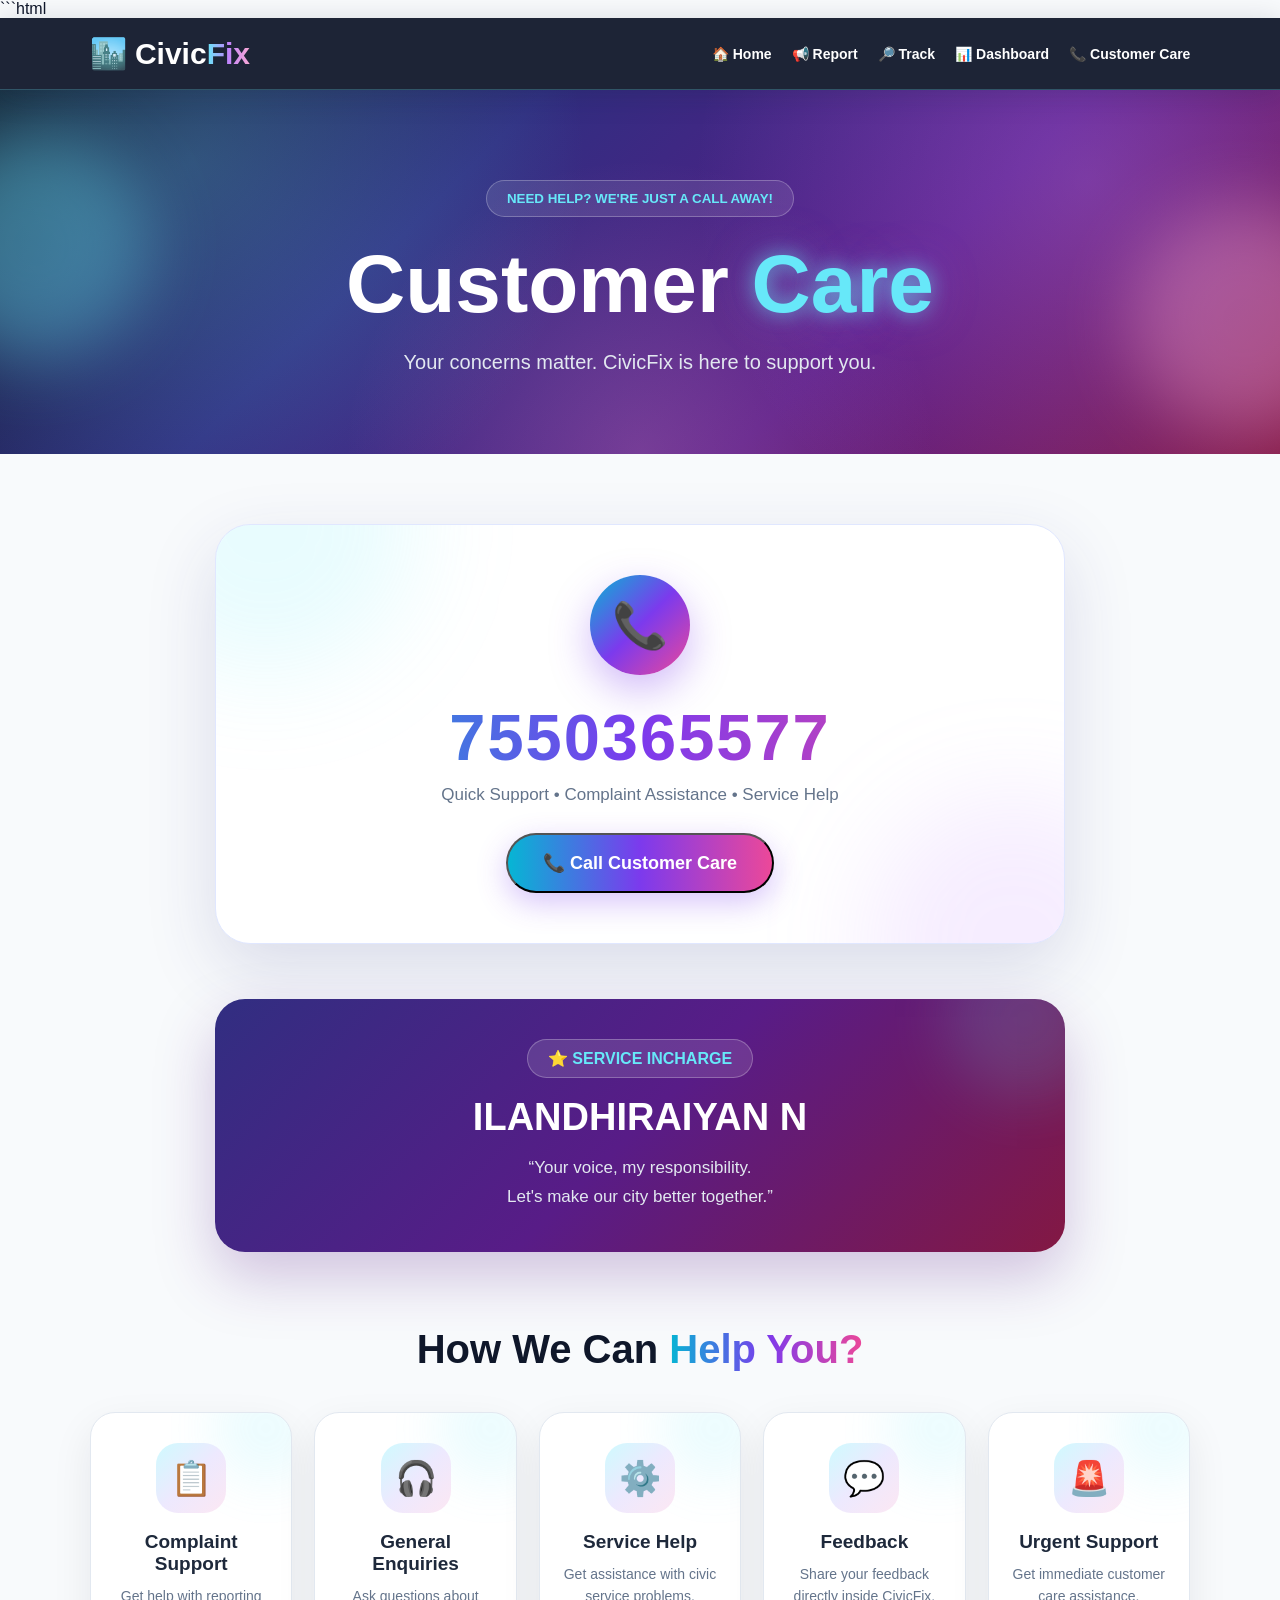
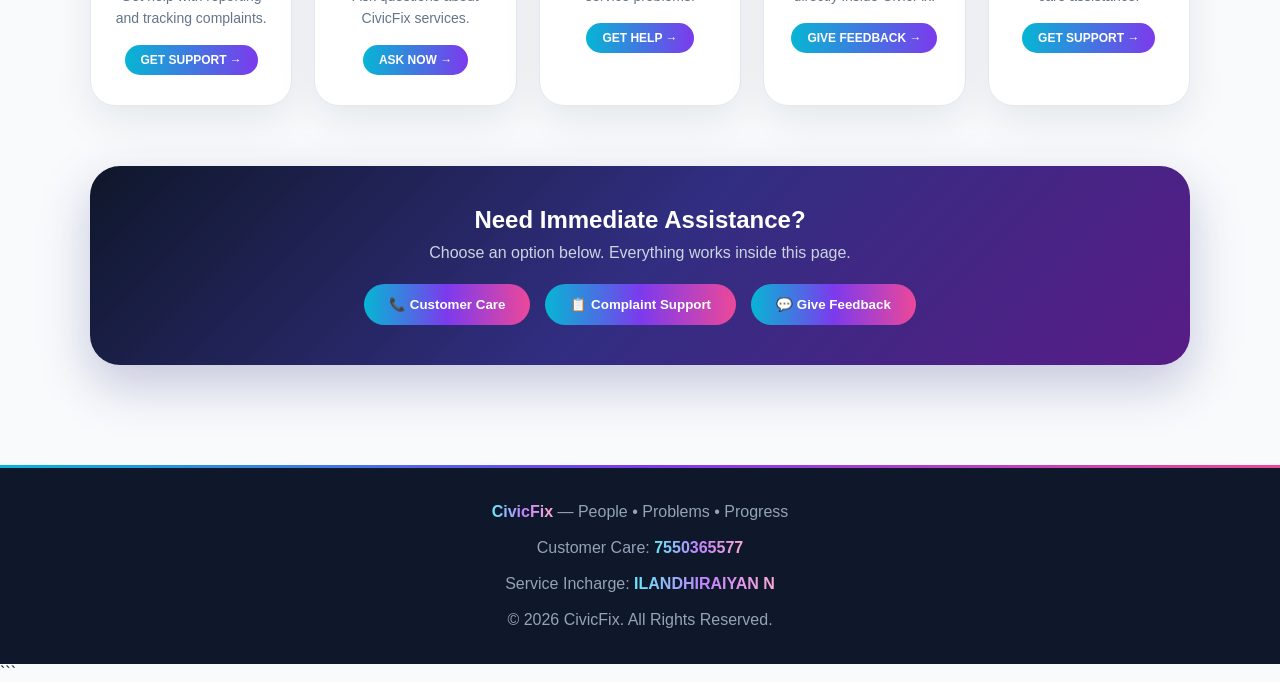
==== customer-care.html @ d6ebbc4c "Add fully enabled Customer Care page" ====
```html
<!DOCTYPE html>
<html lang="en">

<head>

<meta charset="UTF-8">

<meta
    name="viewport"
    content="width=device-width, initial-scale=1.0"
>

<title>CivicFix | Customer Care</title>

<style>

/* =========================
   RESET
========================= */

*{
    margin:0;
    padding:0;
    box-sizing:border-box;
}

html{
    scroll-behavior:smooth;
}

body{
    font-family:Arial, sans-serif;
    min-height:100vh;
    color:#0f172a;
    overflow-x:hidden;
    background:#f8fafc;
}


/* =========================
   HEADER
========================= */

header{

    position:sticky;
    top:0;
    z-index:1000;

    padding:18px 7%;

    display:flex;
    justify-content:space-between;
    align-items:center;

    background:rgba(15,23,42,.94);

    backdrop-filter:blur(18px);

    border-bottom:
        1px solid rgba(103,232,249,.25);

    box-shadow:
        0 5px 30px rgba(15,23,42,.18);
}

.logo{

    font-size:30px;
    font-weight:900;
    color:white;
}

.logo span{

    background:
        linear-gradient(
            90deg,
            #67e8f9,
            #c084fc,
            #f9a8d4
        );

    -webkit-background-clip:text;
    -webkit-text-fill-color:transparent;
}

nav{

    display:flex;
    gap:20px;
    align-items:center;
    justify-content:center;
    flex-wrap:wrap;
}

nav button{

    border:none;
    background:none;

    color:white;

    font-size:14px;
    font-weight:bold;

    cursor:pointer;

    transition:.3s;
}

nav button:hover{

    color:#67e8f9;

    transform:translateY(-2px);
}


/* =========================
   HERO
========================= */

.hero{

    position:relative;

    overflow:hidden;

    text-align:center;

    padding:90px 20px 80px;

    color:white;

    background:

        radial-gradient(
            circle at 15% 20%,
            rgba(103,232,249,.25),
            transparent 35%
        ),

        radial-gradient(
            circle at 85% 25%,
            rgba(192,132,252,.30),
            transparent 35%
        ),

        radial-gradient(
            circle at 50% 100%,
            rgba(249,168,212,.22),
            transparent 40%
        ),

        linear-gradient(
            135deg,
            #0f172a,
            #312e81,
            #581c87,
            #831843
        );
}

.hero::before,
.hero::after{

    content:"";

    position:absolute;

    width:230px;
    height:230px;

    border-radius:50%;

    filter:blur(35px);

    opacity:.35;

    animation:
        floating 6s infinite alternate ease-in-out;
}

.hero::before{

    background:#67e8f9;

    left:-80px;
    top:40px;
}

.hero::after{

    background:#f9a8d4;

    right:-80px;
    bottom:20px;

    animation-delay:2s;
}

@keyframes floating{

    from{
        transform:
            translateY(0)
            rotate(0deg);
    }

    to{
        transform:
            translateY(55px)
            rotate(20deg);
    }
}

.hero-content{

    position:relative;

    z-index:2;
}

.hero small{

    display:inline-block;

    padding:10px 20px;

    border-radius:30px;

    color:#67e8f9;

    background:
        rgba(255,255,255,.10);

    border:
        1px solid rgba(255,255,255,.25);

    font-weight:bold;

    animation:
        glow 2s infinite alternate;
}

@keyframes glow{

    from{
        box-shadow:
            0 0 0 rgba(103,232,249,0);
    }

    to{
        box-shadow:
            0 0 25px rgba(103,232,249,.25);
    }
}

.hero h1{

    font-size:
        clamp(48px,8vw,82px);

    margin:20px 0;

    font-weight:900;

    animation:
        fadeUp 1s ease;
}

.hero h1 span{

    color:#67e8f9;

    text-shadow:
        0 0 20px rgba(103,232,249,.7),
        0 0 50px rgba(192,132,252,.35);
}

.hero p{

    font-size:20px;

    color:#e2e8f0;

    animation:
        fadeUp 1.3s ease;
}


/* =========================
   MAIN
========================= */

.main{

    width:min(1100px,92%);

    margin:auto;

    padding:70px 0;
}


/* =========================
   CONTACT CARD
========================= */

.contact-card{

    position:relative;

    max-width:850px;

    margin:
        0 auto 55px;

    padding:50px 30px;

    text-align:center;

    border-radius:35px;

    background:white;

    border:
        1px solid #e0e7ff;

    box-shadow:
        0 25px 70px rgba(49,46,129,.15);

    overflow:hidden;

    animation:
        cardFloat 4s infinite ease-in-out;
}

.contact-card::before{

    content:"";

    position:absolute;

    width:300px;
    height:300px;

    border-radius:50%;

    background:
        rgba(103,232,249,.15);

    filter:blur(50px);

    top:-150px;
    left:-100px;
}

.contact-card::after{

    content:"";

    position:absolute;

    width:300px;
    height:300px;

    border-radius:50%;

    background:
        rgba(192,132,252,.15);

    filter:blur(50px);

    right:-100px;
    bottom:-150px;
}

@keyframes cardFloat{

    0%,100%{
        transform:translateY(0);
    }

    50%{
        transform:translateY(-8px);
    }
}

.phone-icon{

    position:relative;
    z-index:2;

    width:100px;
    height:100px;

    margin:auto;

    display:flex;

    align-items:center;
    justify-content:center;

    border-radius:50%;

    font-size:45px;

    background:
        linear-gradient(
            135deg,
            #06b6d4,
            #7c3aed,
            #ec4899
        );

    box-shadow:
        0 15px 40px rgba(124,58,237,.35);

    animation:
        phonePulse 2s infinite;
}

@keyframes phonePulse{

    0%,100%{
        transform:scale(1);
    }

    50%{
        transform:scale(1.08);
    }
}

.phone-number{

    position:relative;
    z-index:2;

    margin:25px 0 10px;

    font-size:
        clamp(35px,7vw,65px);

    font-weight:900;

    background:
        linear-gradient(
            90deg,
            #06b6d4,
            #7c3aed,
            #ec4899
        );

    -webkit-background-clip:text;
    -webkit-text-fill-color:transparent;

    letter-spacing:2px;
}

.contact-text{

    position:relative;
    z-index:2;

    color:#64748b;

    font-size:17px;

    margin-bottom:28px;
}

.call-btn{

    position:relative;
    z-index:2;

    display:inline-block;

    padding:17px 35px;

    border-radius:50px;

    background:
        linear-gradient(
            90deg,
            #06b6d4,
            #7c3aed,
            #ec4899
        );

    color:white;

    text-decoration:none;

    font-weight:bold;

    font-size:18px;

    box-shadow:
        0 10px 30px rgba(124,58,237,.3);

    transition:.35s;
}

.call-btn:hover{

    transform:
        translateY(-5px)
        scale(1.05);

    box-shadow:
        0 18px 40px rgba(124,58,237,.4);
}


/* =========================
   SERVICE INCHARGE
========================= */

.incharge{

    position:relative;

    max-width:850px;

    margin:
        0 auto 75px;

    padding:40px 25px;

    text-align:center;

    border-radius:30px;

    color:white;

    background:
        linear-gradient(
            135deg,
            #312e81,
            #581c87,
            #831843
        );

    box-shadow:
        0 25px 60px rgba(88,28,135,.25);

    overflow:hidden;
}

.incharge::before{

    content:"";

    position:absolute;

    width:160px;
    height:160px;

    border-radius:50%;

    background:#67e8f9;

    opacity:.15;

    filter:blur(30px);

    top:-60px;
    right:-40px;

    animation:
        rotateBlob 6s linear infinite;
}

@keyframes rotateBlob{

    to{
        transform:
            rotate(360deg)
            translateX(30px);
    }
}

.badge{

    display:inline-block;

    padding:9px 20px;

    border-radius:30px;

    background:
        rgba(255,255,255,.12);

    border:
        1px solid rgba(255,255,255,.25);

    color:#67e8f9;

    font-weight:bold;

    margin-bottom:18px;
}

.incharge h2{

    position:relative;

    font-size:38px;

    margin-bottom:15px;
}

.quote{

    position:relative;

    color:#e2e8f0;

    font-size:17px;

    line-height:1.7;
}


/* =========================
   HELP SECTION
========================= */

.support{

    text-align:center;
}

.support h2{

    font-size:40px;

    margin-bottom:40px;

    color:#0f172a;
}

.support h2 span{

    background:
        linear-gradient(
            90deg,
            #06b6d4,
            #7c3aed,
            #ec4899
        );

    -webkit-background-clip:text;
    -webkit-text-fill-color:transparent;
}

.grid{

    display:grid;

    grid-template-columns:
        repeat(
            auto-fit,
            minmax(200px,1fr)
        );

    gap:22px;
}


/* =========================
   HELP CARDS
========================= */

.box{

    position:relative;

    padding:30px 20px;

    background:white;

    border-radius:25px;

    border:
        1px solid #e2e8f0;

    box-shadow:
        0 15px 40px rgba(15,23,42,.08);

    transition:.4s;

    cursor:pointer;

    overflow:hidden;
}

.box::before{

    content:"";

    position:absolute;

    width:110px;
    height:110px;

    border-radius:50%;

    background:#67e8f9;

    opacity:.12;

    filter:blur(25px);

    top:-40px;
    right:-30px;

    transition:.5s;
}

.box:hover::before{

    transform:scale(2.2);
}

.box:hover{

    transform:
        translateY(-12px)
        scale(1.02);

    border-color:#c084fc;

    box-shadow:
        0 25px 55px rgba(124,58,237,.18);
}

.box .icon{

    position:relative;

    z-index:2;

    width:70px;
    height:70px;

    margin:
        0 auto 18px;

    display:flex;

    align-items:center;
    justify-content:center;

    border-radius:22px;

    font-size:34px;

    background:
        linear-gradient(
            135deg,
            #cffafe,
            #ede9fe,
            #fce7f3
        );

    transition:.4s;
}

.box:hover .icon{

    transform:
        rotate(8deg)
        scale(1.1);
}

.box h3{

    position:relative;
    z-index:2;

    margin-bottom:10px;

    color:#1e293b;

    font-size:19px;
}

.box p{

    position:relative;
    z-index:2;

    color:#64748b;

    font-size:14px;

    line-height:1.6;

    margin-bottom:15px;
}

.action{

    position:relative;
    z-index:2;

    display:inline-block;

    padding:8px 16px;

    border-radius:20px;

    background:
        linear-gradient(
            90deg,
            #06b6d4,
            #7c3aed
        );

    color:white;

    font-size:12px;

    font-weight:bold;
}


/* =========================
   QUICK CONTACT
========================= */

.quick-contact{

    margin-top:60px;

    padding:40px 20px;

    border-radius:30px;

    text-align:center;

    color:white;

    background:
        linear-gradient(
            135deg,
            #0f172a,
            #312e81,
            #581c87
        );

    box-shadow:
        0 20px 50px rgba(49,46,129,.25);
}

.quick-contact h2{

    margin-bottom:10px;
}

.quick-contact p{

    color:#cbd5e1;

    margin-bottom:22px;
}

.quick-buttons{

    display:flex;

    justify-content:center;

    gap:15px;

    flex-wrap:wrap;
}

.quick-buttons button{

    border:none;

    padding:13px 25px;

    border-radius:30px;

    color:white;

    font-weight:bold;

    cursor:pointer;

    background:
        linear-gradient(
            90deg,
            #06b6d4,
            #7c3aed,
            #ec4899
        );

    transition:.3s;
}

.quick-buttons button:hover{

    transform:
        translateY(-4px)
        scale(1.04);
}


/* =========================
   MODAL
========================= */

.modal{

    position:fixed;

    inset:0;

    z-index:5000;

    display:none;

    align-items:center;
    justify-content:center;

    padding:20px;

    background:
        rgba(15,23,42,.72);

    backdrop-filter:blur(10px);
}

.modal.active{

    display:flex;

    animation:
        modalFade .25s ease;
}

@keyframes modalFade{

    from{
        opacity:0;
    }

    to{
        opacity:1;
    }
}

.modal-box{

    position:relative;

    width:min(550px,100%);

    max-height:90vh;

    overflow-y:auto;

    padding:35px 25px;

    border-radius:30px;

    background:white;

    box-shadow:
        0 30px 90px rgba(0,0,0,.3);

    animation:
        modalUp .35s ease;
}

@keyframes modalUp{

    from{
        opacity:0;
        transform:
            translateY(40px)
            scale(.95);
    }

    to{
        opacity:1;
        transform:
            translateY(0)
            scale(1);
    }
}

.close-btn{

    position:absolute;

    top:15px;
    right:18px;

    width:40px;
    height:40px;

    border:none;

    border-radius:50%;

    background:#f1f5f9;

    color:#0f172a;

    font-size:22px;

    cursor:pointer;

    transition:.3s;
}

.close-btn:hover{

    background:#e2e8f0;

    transform:rotate(90deg);
}

.modal-icon{

    width:75px;
    height:75px;

    margin:
        0 auto 18px;

    display:flex;

    align-items:center;
    justify-content:center;

    border-radius:22px;

    font-size:35px;

    background:
        linear-gradient(
            135deg,
            #cffafe,
            #ede9fe,
            #fce7f3
        );
}

.modal-box h2{

    text-align:center;

    font-size:28px;

    margin-bottom:12px;

    background:
        linear-gradient(
            90deg,
            #06b6d4,
            #7c3aed,
            #ec4899
        );

    -webkit-background-clip:text;
    -webkit-text-fill-color:transparent;
}

.modal-box > p{

    text-align:center;

    color:#64748b;

    line-height:1.6;

    margin-bottom:25px;
}


/* =========================
   MODAL BUTTONS
========================= */

.modal-actions{

    display:flex;

    flex-direction:column;

    gap:12px;
}

.modal-actions button{

    width:100%;

    padding:14px;

    border:none;

    border-radius:15px;

    font-size:15px;

    font-weight:bold;

    cursor:pointer;

    color:white;

    background:
        linear-gradient(
            90deg,
            #06b6d4,
            #7c3aed,
            #ec4899
        );

    transition:.3s;
}

.modal-actions button:hover{

    transform:
        translateY(-3px);

    box-shadow:
        0 10px 25px rgba(124,58,237,.25);
}


/* =========================
   FEEDBACK FORM
========================= */

.form-group{

    margin-bottom:16px;

    text-align:left;
}

.form-group label{

    display:block;

    margin-bottom:7px;

    color:#334155;

    font-size:14px;

    font-weight:bold;
}

.form-group input,
.form-group textarea,
.form-group select{

    width:100%;

    padding:13px 15px;

    border:
        1px solid #cbd5e1;

    border-radius:12px;

    outline:none;

    font-family:Arial,sans-serif;

    font-size:14px;

    transition:.3s;
}

.form-group input:focus,
.form-group textarea:focus,
.form-group select:focus{

    border-color:#7c3aed;

    box-shadow:
        0 0 0 3px rgba(124,58,237,.1);
}

.form-group textarea{

    min-height:120px;

    resize:vertical;
}

.success-message{

    display:none;

    margin-top:15px;

    padding:13px;

    border-radius:12px;

    text-align:center;

    color:#166534;

    background:#dcfce7;

    font-weight:bold;
}


/* =========================
   FOOTER
========================= */

footer{

    margin-top:30px;

    padding:35px 20px;

    text-align:center;

    color:#94a3b8;

    background:#0f172a;

    border-top:
        3px solid transparent;

    border-image:
        linear-gradient(
            90deg,
            #06b6d4,
            #7c3aed,
            #ec4899
        ) 1;
}

footer strong{

    background:
        linear-gradient(
            90deg,
            #67e8f9,
            #c084fc,
            #f9a8d4
        );

    -webkit-background-clip:text;
    -webkit-text-fill-color:transparent;
}


/* =========================
   ANIMATION
========================= */

@keyframes fadeUp{

    from{
        opacity:0;
        transform:translateY(35px);
    }

    to{
        opacity:1;
        transform:translateY(0);
    }
}


/* =========================
   MOBILE
========================= */

@media(max-width:750px){

    header{

        flex-direction:column;

        gap:15px;

        padding:18px 15px;
    }

    nav{

        gap:10px;
    }

    nav button{

        font-size:12px;
    }

    .hero{

        padding:65px 15px;
    }

    .hero h1{

        font-size:50px;
    }

    .main{

        padding:50px 0;
    }

    .contact-card{

        padding:40px 18px;
    }

    .phone-number{

        font-size:38px;
    }

    .incharge h2{

        font-size:29px;
    }

    .support h2{

        font-size:32px;
    }

    .modal-box{

        padding:35px 18px;
    }

}

</style>

</head>


<body>


<!-- =========================
     HEADER
========================= -->

<header>

    <div class="logo">
        🏙️ Civic<span>Fix</span>
    </div>

    <nav>

        <button onclick="showHome()">
            🏠 Home
        </button>

        <button onclick="openReportHelp()">
            📢 Report
        </button>

        <button onclick="openTrackHelp()">
            🔎 Track
        </button>

        <button onclick="openDashboardHelp()">
            📊 Dashboard
        </button>

        <button onclick="scrollToHelp()">
            📞 Customer Care
        </button>

    </nav>

</header>


<!-- =========================
     HERO
========================= -->

<section class="hero">

    <div class="hero-content">

        <small>
            NEED HELP? WE'RE JUST A CALL AWAY!
        </small>

        <h1>
            Customer <span>Care</span>
        </h1>

        <p>
            Your concerns matter. CivicFix is here to support you.
        </p>

    </div>

</section>


<!-- =========================
     MAIN
========================= -->

<main class="main">


    <!-- CUSTOMER CARE -->

    <section class="contact-card">

        <div class="phone-icon">
            📞
        </div>

        <div class="phone-number">
            7550365577
        </div>

        <p class="contact-text">
            Quick Support • Complaint Assistance • Service Help
        </p>

        <button
            class="call-btn"
            onclick="openCallModal()">

            📞 Call Customer Care

        </button>

    </section>


    <!-- SERVICE INCHARGE -->

    <section class="incharge">

        <div class="badge">
            ⭐ SERVICE INCHARGE
        </div>

        <h2>
            ILANDHIRAIYAN N
        </h2>

        <p class="quote">

            “Your voice, my responsibility.<br>

            Let's make our city better together.”

        </p>

    </section>


    <!-- =========================
         HELP SECTION
    ========================= -->

    <section
        class="support"
        id="helpSection">

        <h2>
            How We Can
            <span>Help You?</span>
        </h2>

        <div class="grid">


            <!-- COMPLAINT -->

            <div
                class="box"
                onclick="openComplaintSupport()">

                <div class="icon">
                    📋
                </div>

                <h3>
                    Complaint Support
                </h3>

                <p>
                    Get help with reporting and tracking complaints.
                </p>

                <span class="action">
                    GET SUPPORT →
                </span>

            </div>


            <!-- GENERAL -->

            <div
                class="box"
                onclick="openGeneralSupport()">

                <div class="icon">
                    🎧
                </div>

                <h3>
                    General Enquiries
                </h3>

                <p>
                    Ask questions about CivicFix services.
                </p>

                <span class="action">
                    ASK NOW →
                </span>

            </div>


            <!-- SERVICE -->

            <div
                class="box"
                onclick="openServiceSupport()">

                <div class="icon">
                    ⚙️
                </div>

                <h3>
                    Service Help
                </h3>

                <p>
                    Get assistance with civic service problems.
                </p>

                <span class="action">
                    GET HELP →
                </span>

            </div>


            <!-- FEEDBACK -->

            <div
                class="box"
                onclick="openFeedback()">

                <div class="icon">
                    💬
                </div>

                <h3>
                    Feedback
                </h3>

                <p>
                    Share your feedback directly inside CivicFix.
                </p>

                <span class="action">
                    GIVE FEEDBACK →
                </span>

            </div>


            <!-- URGENT -->

            <div
                class="box"
                onclick="openUrgentSupport()">

                <div class="icon">
                    🚨
                </div>

                <h3>
                    Urgent Support
                </h3>

                <p>
                    Get immediate customer care assistance.
                </p>

                <span class="action">
                    GET SUPPORT →
                </span>

            </div>


        </div>

    </section>


    <!-- =========================
         QUICK CONTACT
    ========================= -->

    <section class="quick-contact">

        <h2>
            Need Immediate Assistance?
        </h2>

        <p>
            Choose an option below. Everything works inside this page.
        </p>

        <div class="quick-buttons">

            <button onclick="openCallModal()">
                📞 Customer Care
            </button>

            <button onclick="openComplaintSupport()">
                📋 Complaint Support
            </button>

            <button onclick="openFeedback()">
                💬 Give Feedback
            </button>

        </div>

    </section>


</main>


<!-- =========================
     MODAL
========================= -->

<div
    class="modal"
    id="modal"
    onclick="closeModalOutside(event)">

    <div
        class="modal-box"
        id="modalBox">

        <button
            class="close-btn"
            onclick="closeModal()">

            ×

        </button>

        <div
            class="modal-icon"
            id="modalIcon">

            📞

        </div>

        <h2 id="modalTitle">
            Customer Care
        </h2>

        <p id="modalText">
            How can we help you?
        </p>

        <div
            class="modal-actions"
            id="modalActions">
        </div>

    </div>

</div>


<!-- =========================
     FOOTER
========================= -->

<footer>

    <strong>CivicFix</strong>
    — People • Problems • Progress

    <br><br>

    Customer Care:
    <strong>7550365577</strong>

    <br><br>

    Service Incharge:
    <strong>ILANDHIRAIYAN N</strong>

    <br><br>

    © 2026 CivicFix. All Rights Reserved.

</footer>


<!-- =========================
     JAVASCRIPT
========================= -->

<script>


/* =========================
   MODAL FUNCTIONS
========================= */

const modal =
    document.getElementById("modal");

const modalIcon =
    document.getElementById("modalIcon");

const modalTitle =
    document.getElementById("modalTitle");

const modalText =
    document.getElementById("modalText");

const modalActions =
    document.getElementById("modalActions");


function openModal(
    icon,
    title,
    text,
    buttons
){

    modalIcon.innerText = icon;

    modalTitle.innerText = title;

    modalText.innerText = text;

    modalActions.innerHTML = "";

    buttons.forEach(function(button){

        const btn =
            document.createElement("button");

        btn.innerText =
            button.text;

        btn.onclick =
            button.action;

        modalActions.appendChild(btn);

    });

    modal.classList.add("active");

    document.body.style.overflow =
        "hidden";
}


function closeModal(){

    modal.classList.remove("active");

    document.body.style.overflow =
        "auto";
}


function closeModalOutside(event){

    if(event.target === modal){

        closeModal();

    }

}


/* =========================
   CUSTOMER CARE
========================= */

function openCallModal(){

    openModal(

        "📞",

        "Customer Care",

        "CivicFix Customer Care: 7550365577",

        [

            {
                text:"📞 Call 7550365577",
                action:function(){

                    /*
                       Browser/device may ask
                       permission to handle call.
                    */

                    window.location.href =
                        "tel:7550365577";

                }
            },

            {
                text:"✕ Close",
                action:closeModal
            }

        ]

    );

}


/* =========================
   COMPLAINT SUPPORT
========================= */

function openComplaintSupport(){

    openModal(

        "📋",

        "Complaint Support",

        "What do you need help with?",

        [

            {
                text:"📝 Report a Civic Problem",
                action:function(){

                    showInternalMessage(
                        "To report a new complaint, use the Report Problem page from your CivicFix website."
                    );

                }
            },

            {
                text:"🔎 Track Existing Complaint",
                action:function(){

                    showInternalMessage(
                        "To track your complaint, use your Complaint ID in the Track Complaint page."
                    );

                }
            },

            {
                text:"📞 Contact Customer Care",
                action:openCallModal
            },

            {
                text:"✕ Close",
                action:closeModal
            }

        ]

    );

}


/* =========================
   GENERAL ENQUIRIES
========================= */

function openGeneralSupport(){

    openModal(

        "🎧",

        "General Enquiries",

        "Choose what you would like to know.",

        [

            {
                text:"📋 Complaint Information",
                action:function(){

                    showInternalMessage(
                        "CivicFix allows citizens to report civic problems and track their complaint status."
                    );

                }
            },

            {
                text:"🏢 Service Information",
                action:function(){

                    showInternalMessage(
                        "CivicFix connects reported civic problems with the appropriate department."
                    );

                }
            },

            {
                text:"📞 Talk to Customer Care",
                action:openCallModal
            },

            {
                text:"✕ Close",
                action:closeModal
            }

        ]

    );

}


/* =========================
   SERVICE HELP
========================= */

function openServiceSupport(){

    openModal(

        "⚙️",

        "Service Help",

        "CivicFix service assistance.",

        [

            {
                text:"📋 Complaint Assistance",
                action:function(){

                    showInternalMessage(
                        "Need help submitting a complaint? Customer Care can assist you with the complaint process."
                    );

                }
            },

            {
                text:"🔎 Tracking Assistance",
                action:function(){

                    showInternalMessage(
                        "Keep your Complaint ID safe. It can be used to check the latest complaint status."
                    );

                }
            },

            {
                text:"📞 Get Customer Care Help",
                action:openCallModal
            },

            {
                text:"✕ Close",
                action:closeModal
            }

        ]

    );

}


/* =========================
   URGENT SUPPORT
========================= */

function openUrgentSupport(){

    openModal(

        "🚨",

        "Urgent Support",

        "For urgent civic service assistance, contact CivicFix Customer Care.",

        [

            {
                text:"📞 Call Customer Care",
                action:openCallModal
            },

            {
                text:"📋 Complaint Support",
                action:openComplaintSupport
            },

            {
                text:"✕ Close",
                action:closeModal
            }

        ]

    );

}


/* =========================
   FEEDBACK
========================= */

function openFeedback(){

    modalIcon.innerText = "💬";

    modalTitle.innerText =
        "CivicFix Feedback";

    modalText.innerText =
        "Tell us what you think about CivicFix.";

    modalActions.innerHTML = `

        <div class="form-group">

            <label>
                Your Name
            </label>

            <input
                type="text"
                id="feedbackName"
                placeholder="Enter your name"
            >

        </div>

        <div class="form-group">

            <label>
                Feedback Type
            </label>

            <select id="feedbackType">

                <option value="">
                    Select feedback type
                </option>

                <option>
                    Website
                </option>

                <option>
                    Complaint Service
                </option>

                <option>
                    Customer Care
                </option>

                <option>
                    General Suggestion
                </option>

            </select>

        </div>

        <div class="form-group">

            <label>
                Your Feedback
            </label>

            <textarea
                id="feedbackMessage"
                placeholder="Write your feedback here..."
            ></textarea>

        </div>

        <button
            onclick="submitFeedback()">

            🚀 Submit Feedback

        </button>

        <button
            onclick="closeModal()">

            ✕ Close

        </button>

        <div
            class="success-message"
            id="feedbackSuccess">

            ✅ Thank you! Your feedback has been recorded on this page.

        </div>

    `;

    modal.classList.add("active");

    document.body.style.overflow =
        "hidden";
}


/* =========================
   SUBMIT FEEDBACK
========================= */

function submitFeedback(){

    const name =
        document.getElementById(
            "feedbackName"
        ).value.trim();

    const type =
        document.getElementById(
            "feedbackType"
        ).value;

    const message =
        document.getElementById(
            "feedbackMessage"
        ).value.trim();

    if(name === ""){

        alert(
            "Please enter your name."
        );

        return;
    }

    if(type === ""){

        alert(
            "Please select feedback type."
        );

        return;
    }

    if(message === ""){

        alert(
            "Please enter your feedback."
        );

        return;
    }

    /*
       Save feedback locally so
       it stays available on this browser.
    */

    const feedback = {

        name:name,

        type:type,

        message:message,

        date:new Date().toLocaleString()

    };

    const oldFeedback =
        JSON.parse(
            localStorage.getItem(
                "civicfixFeedback"
            )
        ) || [];

    oldFeedback.push(feedback);

    localStorage.setItem(
        "civicfixFeedback",
        JSON.stringify(oldFeedback)
    );

    document.getElementById(
        "feedbackSuccess"
    ).style.display = "block";

}


/* =========================
   INTERNAL MESSAGE
========================= */

function showInternalMessage(message){

    modalIcon.innerText = "✅";

    modalTitle.innerText =
        "CivicFix Support";

    modalText.innerText =
        message;

    modalActions.innerHTML = `

        <button onclick="closeModal()">
            ✓ Got It
        </button>

        <button onclick="openCallModal()">
            📞 Contact Customer Care
        </button>

    `;

}


/* =========================
   NAVIGATION
========================= */

function scrollToHelp(){

    document.getElementById(
        "helpSection"
    ).scrollIntoView({
        behavior:"smooth"
    });

}


/*
   These buttons intentionally
   stay inside this page.
*/

function showHome(){

    closeModal();

    window.scrollTo({
        top:0,
        behavior:"smooth"
    });

}


function openReportHelp(){

    openComplaintSupport();

}


function openTrackHelp(){

    openModal(

        "🔎",

        "Track Complaint",

        "To track your complaint, keep your Complaint ID ready.",

        [

            {
                text:"📞 Get Tracking Help",
                action:openCallModal
            },

            {
                text:"✓ Close",
                action:closeModal
            }

        ]

    );

}


function openDashboardHelp(){

    openModal(

        "📊",

        "Dashboard",

        "The CivicFix dashboard is used to monitor complaint progress and service activity.",

        [

            {
                text:"📞 Get Dashboard Help",
                action:openCallModal
            },

            {
                text:"✓ Close",
                action:closeModal
            }

        ]

    );

}


/* =========================
   ESC KEY
========================= */

document.addEventListener(
    "keydown",
    function(event){

        if(event.key === "Escape"){

            closeModal();

        }

    }
);

</script>


</body>
</html>
```
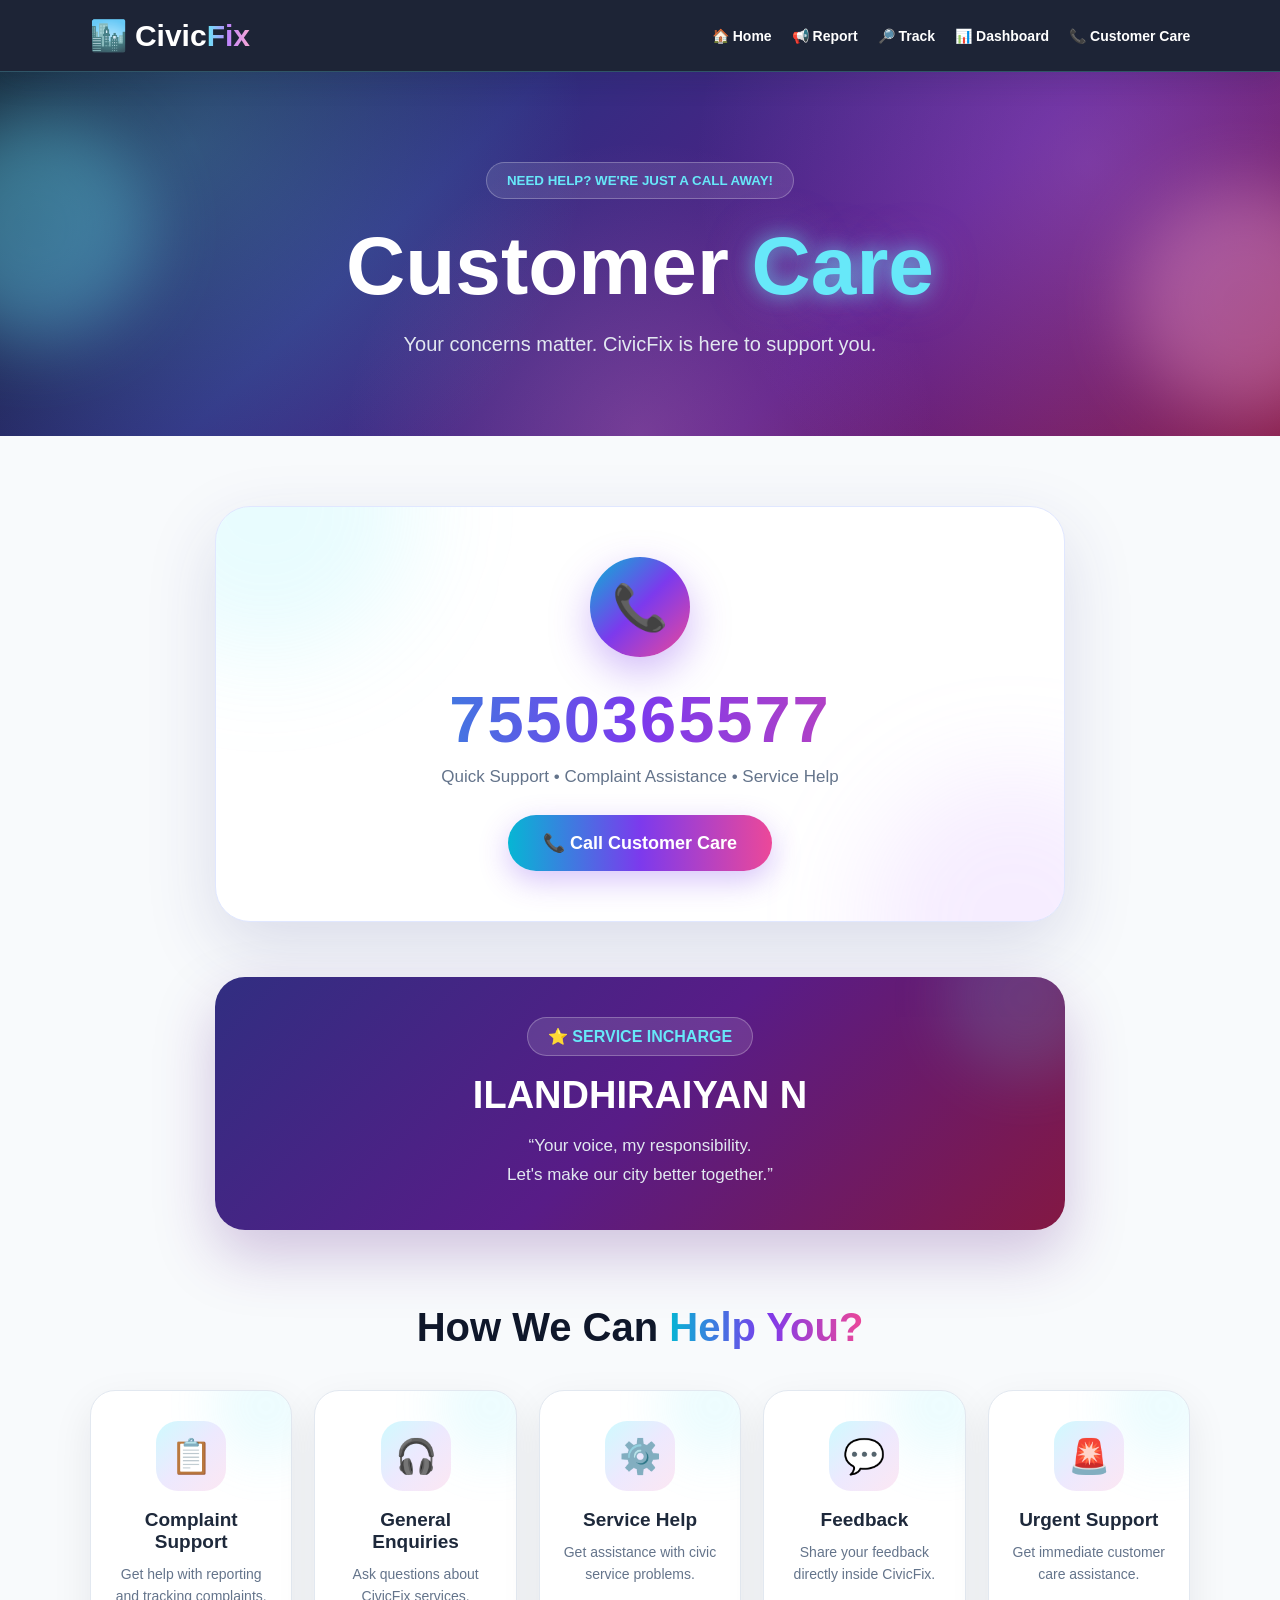
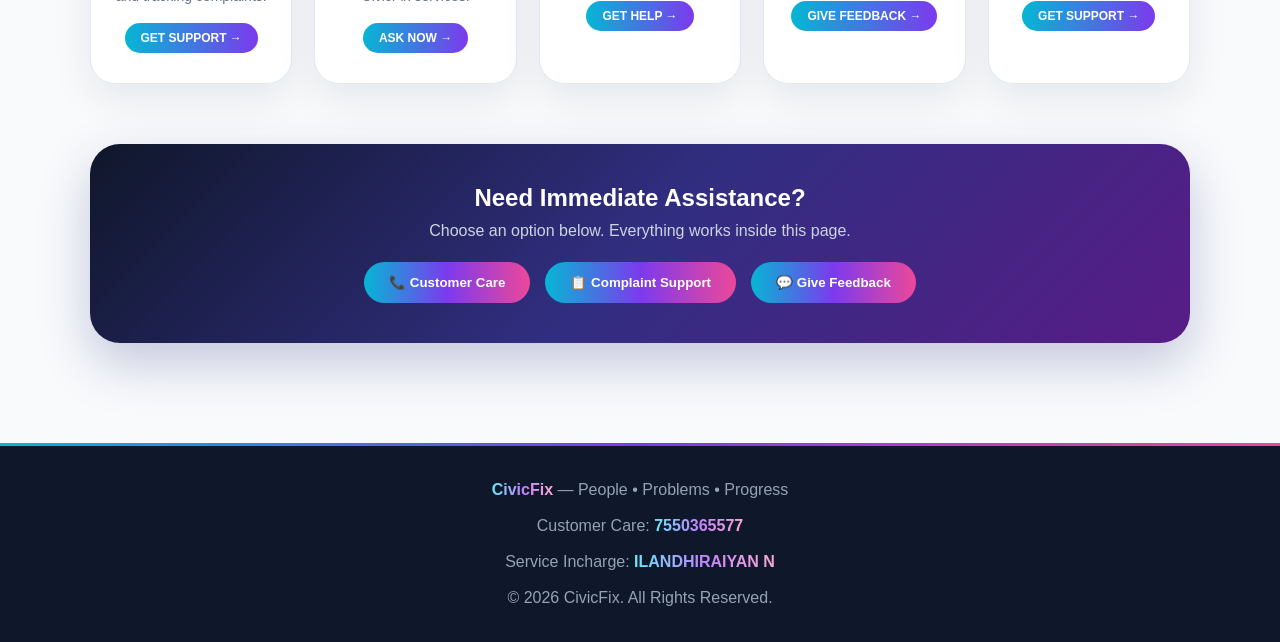
==== commit ef5878cf: "Fix Customer Care navigation" ====
--- a/customer-care.html
+++ b/customer-care.html
@@ -1,4 +1,3 @@
-```html
 <!DOCTYPE html>
 <html lang="en">
 
@@ -503,6 +502,10 @@
         0 10px 30px rgba(124,58,237,.3);
 
     transition:.35s;
+
+    cursor:pointer;
+
+    border:none;
 }
 
 .call-btn:hover{
@@ -1371,19 +1374,21 @@
 
     <nav>
 
-        <button onclick="showHome()">
+        <!-- REAL PAGE NAVIGATION -->
+
+        <button onclick="goHome()">
             🏠 Home
         </button>
 
-        <button onclick="openReportHelp()">
+        <button onclick="goReport()">
             📢 Report
         </button>
 
-        <button onclick="openTrackHelp()">
+        <button onclick="goTrack()">
             🔎 Track
         </button>
 
-        <button onclick="openDashboardHelp()">
+        <button onclick="goDashboard()">
             📊 Dashboard
         </button>
 
@@ -1741,7 +1746,7 @@
 
 
 /* =========================
-   MODAL FUNCTIONS
+   MODAL ELEMENTS
 ========================= */
 
 const modal =
@@ -1759,6 +1764,10 @@
 const modalActions =
     document.getElementById("modalActions");
 
+
+/* =========================
+   MODAL FUNCTIONS
+========================= */
 
 function openModal(
     icon,
@@ -1835,12 +1844,8 @@
 
             {
                 text:"📞 Call 7550365577",
+
                 action:function(){
-
-                    /*
-                       Browser/device may ask
-                       permission to handle call.
-                    */
 
                     window.location.href =
                         "tel:7550365577";
@@ -1850,6 +1855,7 @@
 
             {
                 text:"✕ Close",
+
                 action:closeModal
             }
 
@@ -1878,10 +1884,13 @@
 
             {
                 text:"📝 Report a Civic Problem",
+
                 action:function(){
 
                     showInternalMessage(
-                        "To report a new complaint, use the Report Problem page from your CivicFix website."
+
+                        "You can report a new civic complaint using the Report Problem page."
+
                     );
 
                 }
@@ -1889,10 +1898,13 @@
 
             {
                 text:"🔎 Track Existing Complaint",
+
                 action:function(){
 
                     showInternalMessage(
-                        "To track your complaint, use your Complaint ID in the Track Complaint page."
+
+                        "You can track your complaint using your Complaint ID on the Track Complaint page."
+
                     );
 
                 }
@@ -1900,11 +1912,13 @@
 
             {
                 text:"📞 Contact Customer Care",
+
                 action:openCallModal
             },
 
             {
                 text:"✕ Close",
+
                 action:closeModal
             }
 
@@ -1933,10 +1947,13 @@
 
             {
                 text:"📋 Complaint Information",
+
                 action:function(){
 
                     showInternalMessage(
+
                         "CivicFix allows citizens to report civic problems and track their complaint status."
+
                     );
 
                 }
@@ -1944,10 +1961,13 @@
 
             {
                 text:"🏢 Service Information",
+
                 action:function(){
 
                     showInternalMessage(
+
                         "CivicFix connects reported civic problems with the appropriate department."
+
                     );
 
                 }
@@ -1955,11 +1975,13 @@
 
             {
                 text:"📞 Talk to Customer Care",
+
                 action:openCallModal
             },
 
             {
                 text:"✕ Close",
+
                 action:closeModal
             }
 
@@ -1988,10 +2010,13 @@
 
             {
                 text:"📋 Complaint Assistance",
+
                 action:function(){
 
                     showInternalMessage(
+
                         "Need help submitting a complaint? Customer Care can assist you with the complaint process."
+
                     );
 
                 }
@@ -1999,10 +2024,13 @@
 
             {
                 text:"🔎 Tracking Assistance",
+
                 action:function(){
 
                     showInternalMessage(
+
                         "Keep your Complaint ID safe. It can be used to check the latest complaint status."
+
                     );
 
                 }
@@ -2010,11 +2038,13 @@
 
             {
                 text:"📞 Get Customer Care Help",
+
                 action:openCallModal
             },
 
             {
                 text:"✕ Close",
+
                 action:closeModal
             }
 
@@ -2043,16 +2073,19 @@
 
             {
                 text:"📞 Call Customer Care",
+
                 action:openCallModal
             },
 
             {
                 text:"📋 Complaint Support",
+
                 action:openComplaintSupport
             },
 
             {
                 text:"✕ Close",
+
                 action:closeModal
             }
 
@@ -2069,7 +2102,8 @@
 
 function openFeedback(){
 
-    modalIcon.innerText = "💬";
+    modalIcon.innerText =
+        "💬";
 
     modalTitle.innerText =
         "CivicFix Feedback";
@@ -2190,6 +2224,7 @@
             "feedbackMessage"
         ).value.trim();
 
+
     if(name === ""){
 
         alert(
@@ -2199,6 +2234,7 @@
         return;
     }
 
+
     if(type === ""){
 
         alert(
@@ -2208,6 +2244,7 @@
         return;
     }
 
+
     if(message === ""){
 
         alert(
@@ -2217,10 +2254,6 @@
         return;
     }
 
-    /*
-       Save feedback locally so
-       it stays available on this browser.
-    */
 
     const feedback = {
 
@@ -2233,6 +2266,7 @@
         date:new Date().toLocaleString()
 
     };
+
 
     const oldFeedback =
         JSON.parse(
@@ -2241,16 +2275,27 @@
             )
         ) || [];
 
-    oldFeedback.push(feedback);
+
+    oldFeedback.push(
+        feedback
+    );
+
 
     localStorage.setItem(
+
         "civicfixFeedback",
-        JSON.stringify(oldFeedback)
+
+        JSON.stringify(
+            oldFeedback
+        )
+
     );
+
 
     document.getElementById(
         "feedbackSuccess"
-    ).style.display = "block";
+    ).style.display =
+        "block";
 
 }
 
@@ -2261,7 +2306,8 @@
 
 function showInternalMessage(message){
 
-    modalIcon.innerText = "✅";
+    modalIcon.innerText =
+        "✅";
 
     modalTitle.innerText =
         "CivicFix Support";
@@ -2271,12 +2317,18 @@
 
     modalActions.innerHTML = `
 
-        <button onclick="closeModal()">
+        <button
+            onclick="closeModal()">
+
             ✓ Got It
+
         </button>
 
-        <button onclick="openCallModal()">
+        <button
+            onclick="openCallModal()">
+
             📞 Contact Customer Care
+
         </button>
 
     `;
@@ -2285,98 +2337,64 @@
 
 
 /* =========================
-   NAVIGATION
+   CUSTOMER CARE SCROLL
 ========================= */
 
 function scrollToHelp(){
+
+    closeModal();
 
     document.getElementById(
         "helpSection"
     ).scrollIntoView({
+
         behavior:"smooth"
+
     });
 
 }
 
 
-/*
-   These buttons intentionally
-   stay inside this page.
-*/
-
-function showHome(){
+/* =========================
+   REAL PAGE NAVIGATION
+========================= */
+
+function goHome(){
 
     closeModal();
 
-    window.scrollTo({
-        top:0,
-        behavior:"smooth"
-    });
-
-}
-
-
-function openReportHelp(){
-
-    openComplaintSupport();
-
-}
-
-
-function openTrackHelp(){
-
-    openModal(
-
-        "🔎",
-
-        "Track Complaint",
-
-        "To track your complaint, keep your Complaint ID ready.",
-
-        [
-
-            {
-                text:"📞 Get Tracking Help",
-                action:openCallModal
-            },
-
-            {
-                text:"✓ Close",
-                action:closeModal
-            }
-
-        ]
-
-    );
-
-}
-
-
-function openDashboardHelp(){
-
-    openModal(
-
-        "📊",
-
-        "Dashboard",
-
-        "The CivicFix dashboard is used to monitor complaint progress and service activity.",
-
-        [
-
-            {
-                text:"📞 Get Dashboard Help",
-                action:openCallModal
-            },
-
-            {
-                text:"✓ Close",
-                action:closeModal
-            }
-
-        ]
-
-    );
+    window.location.href =
+        "index.html";
+
+}
+
+
+function goReport(){
+
+    closeModal();
+
+    window.location.href =
+        "report.html";
+
+}
+
+
+function goTrack(){
+
+    closeModal();
+
+    window.location.href =
+        "track.html";
+
+}
+
+
+function goDashboard(){
+
+    closeModal();
+
+    window.location.href =
+        "dashboard.html";
 
 }
 
@@ -2386,7 +2404,9 @@
 ========================= */
 
 document.addEventListener(
+
     "keydown",
+
     function(event){
 
         if(event.key === "Escape"){
@@ -2396,11 +2416,12 @@
         }
 
     }
+
 );
 
 </script>
 
 
 </body>
-</html>
-```
+
+</html>
